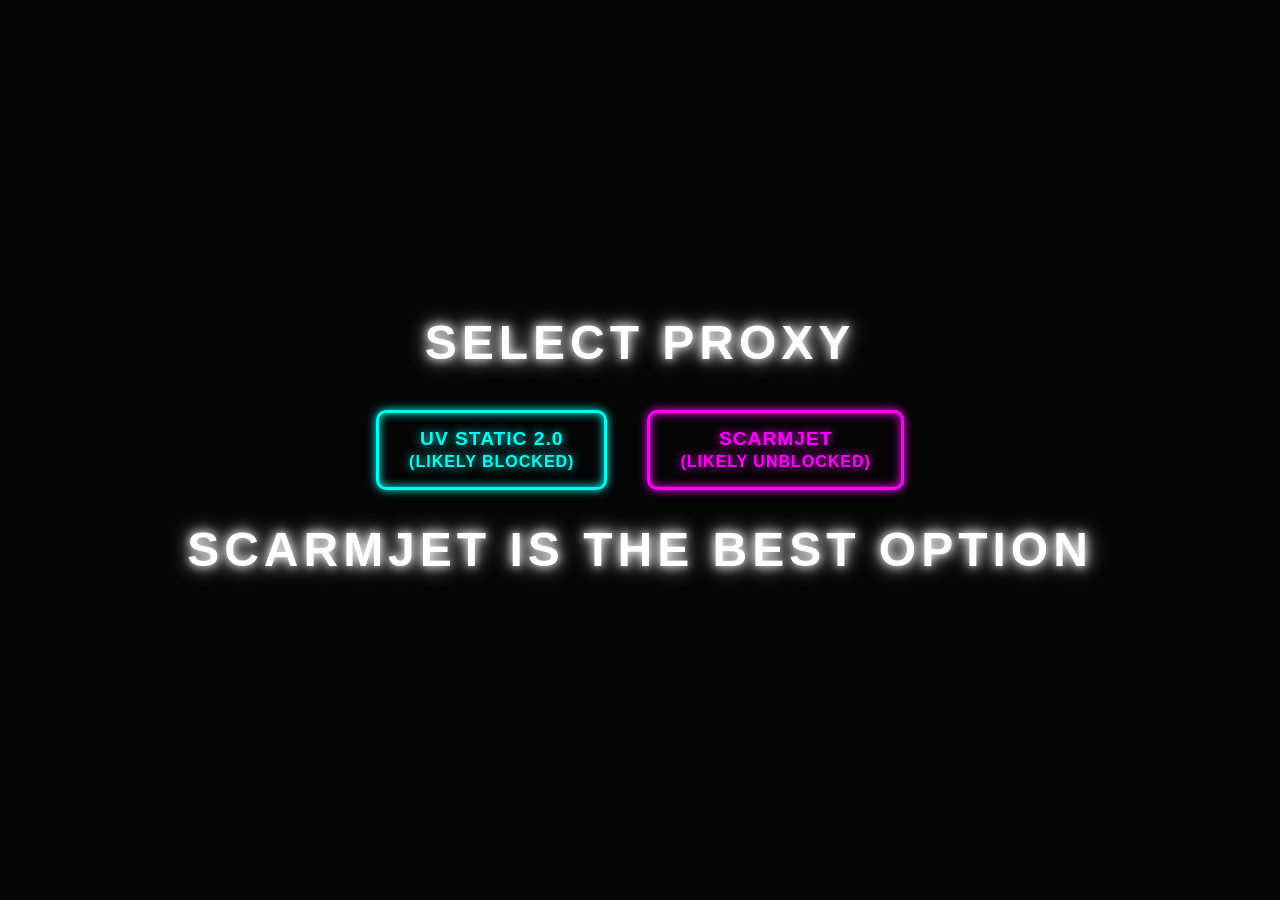
==== index.html @ 48dc4034 "Add files via upload" ====
<!DOCTYPE html>
<html lang="en">
<head>
    <style>
        body {
            background-color: #050505;
            display: flex;
            flex-direction: column; 
            justify-content: center;
            align-items: center;
            height: 100vh;
            margin: 0;
            font-family: 'Segoe UI', sans-serif;
        }

        h1 {
            color: #fff;
            text-transform: uppercase;
            font-size: 3rem;
            margin-bottom: 40px;
            letter-spacing: 5px;
            text-shadow: 0 0 10px #fff, 0 0 20px #fff;
        }

        .menu-container {
            display: flex;
            gap: 40px;
        }

        .neon-btn {
            font-size: 1.2rem;
            text-transform: uppercase;
            text-decoration: none;
            padding: 15px 30px;
            border: 3px solid;
            border-radius: 10px;
            transition: 0.3s;
            letter-spacing: 1px;
            font-weight: bold;
            text-align: center;
        }

        .option-a {
            color: #00fff2;
            border-color: #00fff2;
            text-shadow: 0 0 10px #00fff2;
            box-shadow: inset 0 0 10px #00fff2, 0 0 10px #00fff2;
        }

        .option-a:hover {
            background: #00fff2;
            color: #050505;
            box-shadow: 0 0 40px #00fff2;
        }

        .option-b {
            color: #ff00ff;
            border-color: #ff00ff;
            text-shadow: 0 0 10px #ff00ff;
            box-shadow: inset 0 0 10px #ff00ff, 0 0 10px #ff00ff;
        }

        .option-b:hover {
            background: #ff00ff;
            color: #050505;
            box-shadow: 0 0 40px #ff00ff;
        }
    </style>
</head>
<body>

    <h1>Select Proxy</h1>
    <div class="menu-container">
        <a href="/active/" class="neon-btn option-a">UV Static 2.0<br><small>(Likely blocked)</small></a>
        <a href="/sail/" class="neon-btn option-b">Scarmjet<br><small>(Likely Unblocked)</small></a>
    </div>
<h1>Scarmjet is the best option</h1>
</body>
</html>
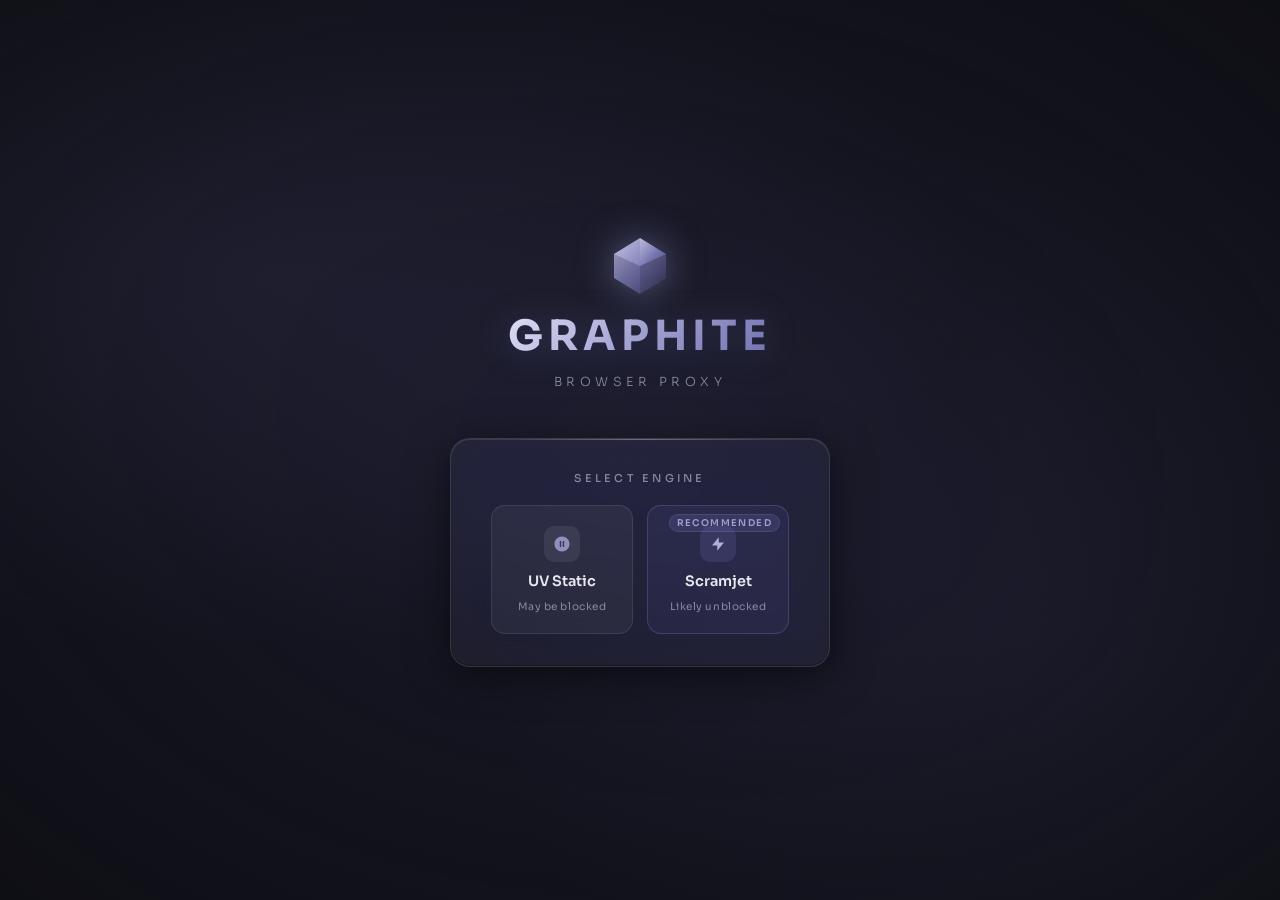
==== commit 2c1ab2d1: "Update index.html" ====
--- a/index.html
+++ b/index.html
@@ -1,79 +1,284 @@
 <!DOCTYPE html>
 <html lang="en">
 <head>
-    <style>
-        body {
-            background-color: #050505;
-            display: flex;
-            flex-direction: column; 
-            justify-content: center;
-            align-items: center;
-            height: 100vh;
-            margin: 0;
-            font-family: 'Segoe UI', sans-serif;
-        }
-
-        h1 {
-            color: #fff;
-            text-transform: uppercase;
-            font-size: 3rem;
-            margin-bottom: 40px;
-            letter-spacing: 5px;
-            text-shadow: 0 0 10px #fff, 0 0 20px #fff;
-        }
-
-        .menu-container {
-            display: flex;
-            gap: 40px;
-        }
-
-        .neon-btn {
-            font-size: 1.2rem;
-            text-transform: uppercase;
-            text-decoration: none;
-            padding: 15px 30px;
-            border: 3px solid;
-            border-radius: 10px;
-            transition: 0.3s;
-            letter-spacing: 1px;
-            font-weight: bold;
-            text-align: center;
-        }
-
-        .option-a {
-            color: #00fff2;
-            border-color: #00fff2;
-            text-shadow: 0 0 10px #00fff2;
-            box-shadow: inset 0 0 10px #00fff2, 0 0 10px #00fff2;
-        }
-
-        .option-a:hover {
-            background: #00fff2;
-            color: #050505;
-            box-shadow: 0 0 40px #00fff2;
-        }
-
-        .option-b {
-            color: #ff00ff;
-            border-color: #ff00ff;
-            text-shadow: 0 0 10px #ff00ff;
-            box-shadow: inset 0 0 10px #ff00ff, 0 0 10px #ff00ff;
-        }
-
-        .option-b:hover {
-            background: #ff00ff;
-            color: #050505;
-            box-shadow: 0 0 40px #ff00ff;
-        }
-    </style>
+  <meta charset="UTF-8" />
+  <meta name="viewport" content="width=device-width, initial-scale=1.0" />
+  <title>Graphite</title>
+  <link href="https://fonts.googleapis.com/css2?family=Sora:wght@300;400;500;600;700&display=swap" rel="stylesheet">
+  <style>
+    *, *::before, *::after { box-sizing: border-box; margin: 0; padding: 0; }
+
+    :root {
+      --g0: #0a0a0c;
+      --g1: #111115;
+      --g2: #18181f;
+      --g3: #222229;
+      --g4: #2e2e38;
+      --g5: #3a3a48;
+      --text: #e8e8f0;
+      --muted: #8888a0;
+      --accent: #9090c0;
+      --glass-bg: rgba(255,255,255,0.04);
+      --glass-border: rgba(255,255,255,0.10);
+      --glass-highlight: rgba(255,255,255,0.14);
+      --blur: blur(24px) saturate(160%);
+    }
+
+    html, body {
+      height: 100%;
+      background: var(--g0);
+      color: var(--text);
+      font-family: 'Sora', sans-serif;
+      overflow: hidden;
+    }
+
+    /* animated graphite mesh background */
+    body::before {
+      content: '';
+      position: fixed; inset: 0; z-index: 0;
+      background:
+        radial-gradient(ellipse 80% 60% at 20% 30%, rgba(100,100,160,0.12) 0%, transparent 70%),
+        radial-gradient(ellipse 60% 80% at 80% 70%, rgba(80,80,130,0.10) 0%, transparent 70%),
+        radial-gradient(ellipse 100% 100% at 50% 50%, rgba(30,30,50,0.8) 0%, transparent 100%);
+      animation: bgPulse 8s ease-in-out infinite alternate;
+    }
+
+    @keyframes bgPulse {
+      0%   { opacity: 0.8; }
+      100% { opacity: 1; }
+    }
+
+    .container {
+      position: relative; z-index: 1;
+      display: flex;
+      flex-direction: column;
+      align-items: center;
+      justify-content: center;
+      height: 100vh;
+      gap: 48px;
+    }
+
+    .logo-area {
+      display: flex;
+      flex-direction: column;
+      align-items: center;
+      gap: 12px;
+      animation: fadeUp 0.7s ease both;
+    }
+
+    .logo-gem {
+      width: 64px; height: 64px;
+      position: relative;
+    }
+
+    .logo-gem svg {
+      width: 100%; height: 100%;
+      filter: drop-shadow(0 0 18px rgba(160,160,220,0.5));
+    }
+
+    .logo-title {
+      font-size: 2.6rem;
+      font-weight: 700;
+      letter-spacing: 0.12em;
+      text-transform: uppercase;
+      background: linear-gradient(135deg, #e0e0f8 0%, #a0a0d0 50%, #7070b0 100%);
+      -webkit-background-clip: text;
+      -webkit-text-fill-color: transparent;
+      background-clip: text;
+      filter: drop-shadow(0 2px 16px rgba(120,120,200,0.3));
+    }
+
+    .logo-sub {
+      font-size: 0.78rem;
+      font-weight: 300;
+      letter-spacing: 0.35em;
+      text-transform: uppercase;
+      color: var(--muted);
+    }
+
+    .card {
+      backdrop-filter: var(--blur);
+      -webkit-backdrop-filter: var(--blur);
+      background: var(--glass-bg);
+      border: 1px solid var(--glass-border);
+      border-radius: 20px;
+      padding: 32px 40px;
+      display: flex;
+      flex-direction: column;
+      align-items: center;
+      gap: 20px;
+      min-width: 380px;
+      position: relative;
+      overflow: hidden;
+      animation: fadeUp 0.7s 0.15s ease both;
+      box-shadow:
+        0 8px 40px rgba(0,0,0,0.5),
+        inset 0 1px 0 rgba(255,255,255,0.10),
+        inset 0 -1px 0 rgba(0,0,0,0.3);
+    }
+
+    .card::before {
+      content: '';
+      position: absolute;
+      top: 0; left: 15%; right: 15%;
+      height: 1px;
+      background: linear-gradient(90deg, transparent, rgba(255,255,255,0.25), transparent);
+    }
+
+    .card-label {
+      font-size: 0.68rem;
+      letter-spacing: 0.3em;
+      text-transform: uppercase;
+      color: var(--muted);
+      font-weight: 500;
+    }
+
+    .btn-row {
+      display: flex;
+      gap: 14px;
+      width: 100%;
+    }
+
+    .proxy-btn {
+      flex: 1;
+      text-decoration: none;
+      display: flex;
+      flex-direction: column;
+      align-items: center;
+      gap: 10px;
+      padding: 20px 16px;
+      border-radius: 14px;
+      background: rgba(255,255,255,0.05);
+      border: 1px solid rgba(255,255,255,0.09);
+      color: var(--text);
+      font-family: 'Sora', sans-serif;
+      font-size: 0.88rem;
+      font-weight: 500;
+      cursor: pointer;
+      transition: all 0.2s ease;
+      position: relative;
+      overflow: hidden;
+    }
+
+    .proxy-btn::before {
+      content: '';
+      position: absolute;
+      inset: 0;
+      background: linear-gradient(135deg, rgba(255,255,255,0.08), transparent);
+      opacity: 0;
+      transition: opacity 0.2s;
+    }
+
+    .proxy-btn:hover::before { opacity: 1; }
+    .proxy-btn:hover {
+      background: rgba(255,255,255,0.09);
+      border-color: rgba(255,255,255,0.18);
+      transform: translateY(-2px);
+      box-shadow: 0 8px 24px rgba(0,0,0,0.4), 0 0 0 1px rgba(255,255,255,0.08);
+    }
+
+    .proxy-btn:active { transform: translateY(0); }
+
+    .btn-icon {
+      width: 36px; height: 36px;
+      border-radius: 10px;
+      background: rgba(255,255,255,0.07);
+      display: flex; align-items: center; justify-content: center;
+    }
+
+    .btn-icon svg { width: 18px; height: 18px; fill: var(--accent); }
+
+    .btn-name {
+      font-weight: 600;
+      font-size: 0.9rem;
+    }
+
+    .btn-tag {
+      font-size: 0.65rem;
+      font-weight: 400;
+      color: var(--muted);
+      letter-spacing: 0.05em;
+    }
+
+    .recommended {
+      background: rgba(120,120,200,0.10);
+      border-color: rgba(140,140,210,0.25);
+    }
+
+    .recommended .btn-icon { background: rgba(120,120,200,0.18); }
+    .recommended .btn-icon svg { fill: #b0b0e0; }
+
+    .rec-badge {
+      position: absolute;
+      top: 8px; right: 8px;
+      font-size: 0.58rem;
+      letter-spacing: 0.15em;
+      text-transform: uppercase;
+      font-weight: 600;
+      color: #a0a0d0;
+      background: rgba(120,120,200,0.18);
+      border: 1px solid rgba(140,140,220,0.2);
+      border-radius: 20px;
+      padding: 2px 7px;
+    }
+
+    @keyframes fadeUp {
+      from { opacity: 0; transform: translateY(18px); }
+      to   { opacity: 1; transform: translateY(0); }
+    }
+  </style>
 </head>
 <body>
-
-    <h1>Select Proxy</h1>
-    <div class="menu-container">
-        <a href="/active/" class="neon-btn option-a">UV Static 2.0<br><small>(Likely blocked)</small></a>
-        <a href="/sail/" class="neon-btn option-b">Scarmjet<br><small>(Likely Unblocked)</small></a>
+  <div class="container">
+    <div class="logo-area">
+      <div class="logo-gem">
+        <svg viewBox="0 0 64 64" xmlns="http://www.w3.org/2000/svg">
+          <defs>
+            <linearGradient id="gemGrad" x1="0%" y1="0%" x2="100%" y2="100%">
+              <stop offset="0%" style="stop-color:#d0d0f0"/>
+              <stop offset="50%" style="stop-color:#8080c0"/>
+              <stop offset="100%" style="stop-color:#404070"/>
+            </linearGradient>
+            <linearGradient id="gemHighlight" x1="0%" y1="0%" x2="60%" y2="60%">
+              <stop offset="0%" style="stop-color:rgba(255,255,255,0.6)"/>
+              <stop offset="100%" style="stop-color:rgba(255,255,255,0)"/>
+            </linearGradient>
+          </defs>
+          <polygon points="32,4 58,20 58,44 32,60 6,44 6,20" fill="url(#gemGrad)" opacity="0.9"/>
+          <polygon points="32,4 58,20 32,32" fill="url(#gemHighlight)" opacity="0.5"/>
+          <polygon points="32,4 6,20 32,32" fill="rgba(255,255,255,0.08)"/>
+          <polygon points="32,32 58,20 58,44 32,60" fill="rgba(0,0,0,0.25)"/>
+          <polygon points="32,32 6,20 6,44 32,60" fill="rgba(0,0,0,0.15)"/>
+        </svg>
+      </div>
+      <div class="logo-title">Graphite</div>
+      <div class="logo-sub">Browser Proxy</div>
     </div>
-<h1>Scarmjet is the best option</h1>
+
+    <div class="card">
+      <div class="card-label">Select Engine</div>
+      <div class="btn-row">
+        <a href="/active/" class="proxy-btn">
+          <div class="btn-icon">
+            <svg viewBox="0 0 24 24" xmlns="http://www.w3.org/2000/svg">
+              <path d="M12 2C6.48 2 2 6.48 2 12s4.48 10 10 10 10-4.48 10-10S17.52 2 12 2zm-1 14H9V8h2v8zm4 0h-2V8h2v8z"/>
+            </svg>
+          </div>
+          <div class="btn-name">UV Static</div>
+          <div class="btn-tag">May be blocked</div>
+        </a>
+        <a href="/sail/" class="proxy-btn recommended">
+          <div class="rec-badge">Recommended</div>
+          <div class="btn-icon">
+            <svg viewBox="0 0 24 24" xmlns="http://www.w3.org/2000/svg">
+              <path d="M13 10V3L4 14h7v7l9-11h-7z"/>
+            </svg>
+          </div>
+          <div class="btn-name">Scramjet</div>
+          <div class="btn-tag">Likely unblocked</div>
+        </a>
+      </div>
+    </div>
+  </div>
 </body>
 </html>
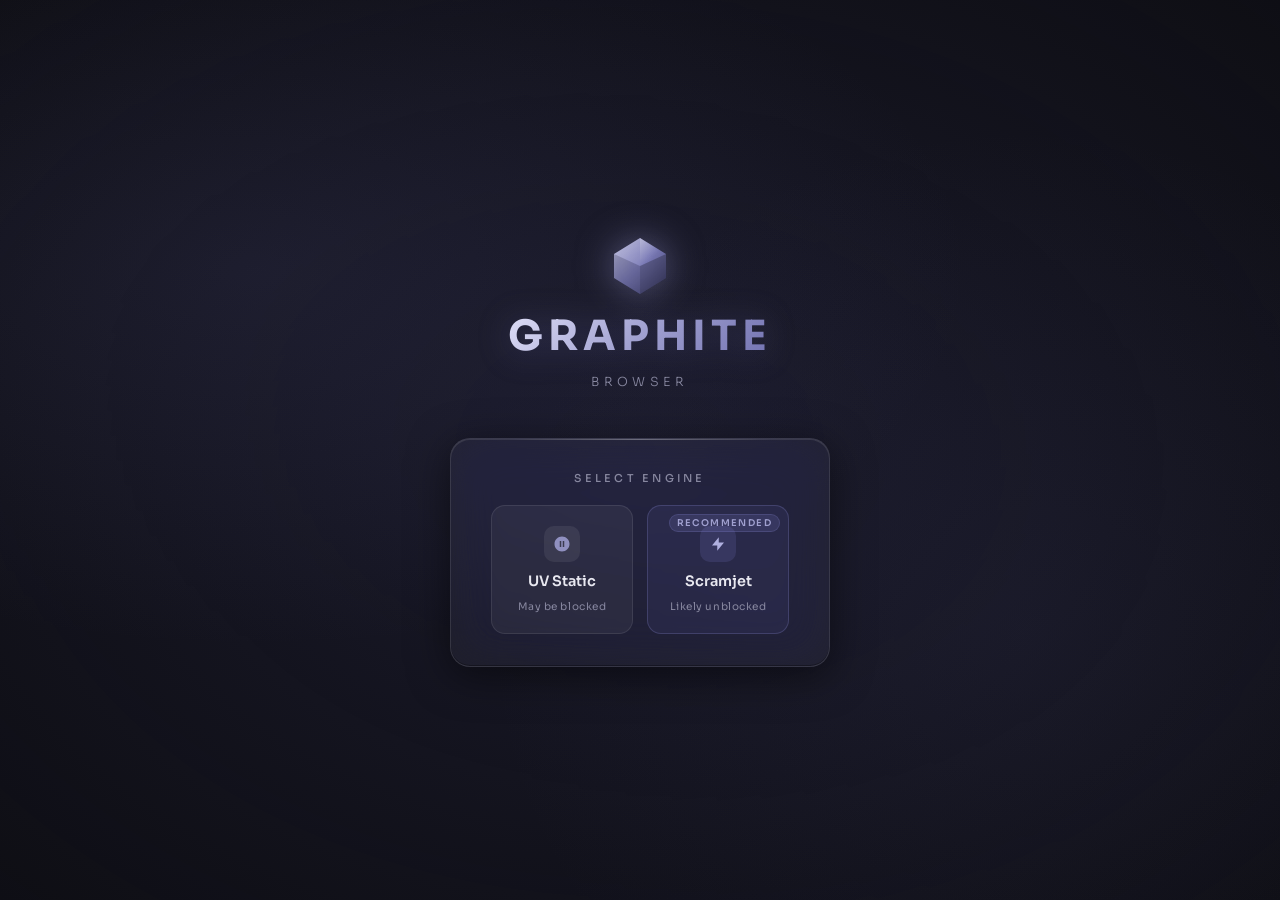
==== commit 27951e55: "Update index.html" ====
--- a/index.html
+++ b/index.html
@@ -252,7 +252,7 @@
         </svg>
       </div>
       <div class="logo-title">Graphite</div>
-      <div class="logo-sub">Browser Proxy</div>
+      <div class="logo-sub">Browser</div>
     </div>
 
     <div class="card">
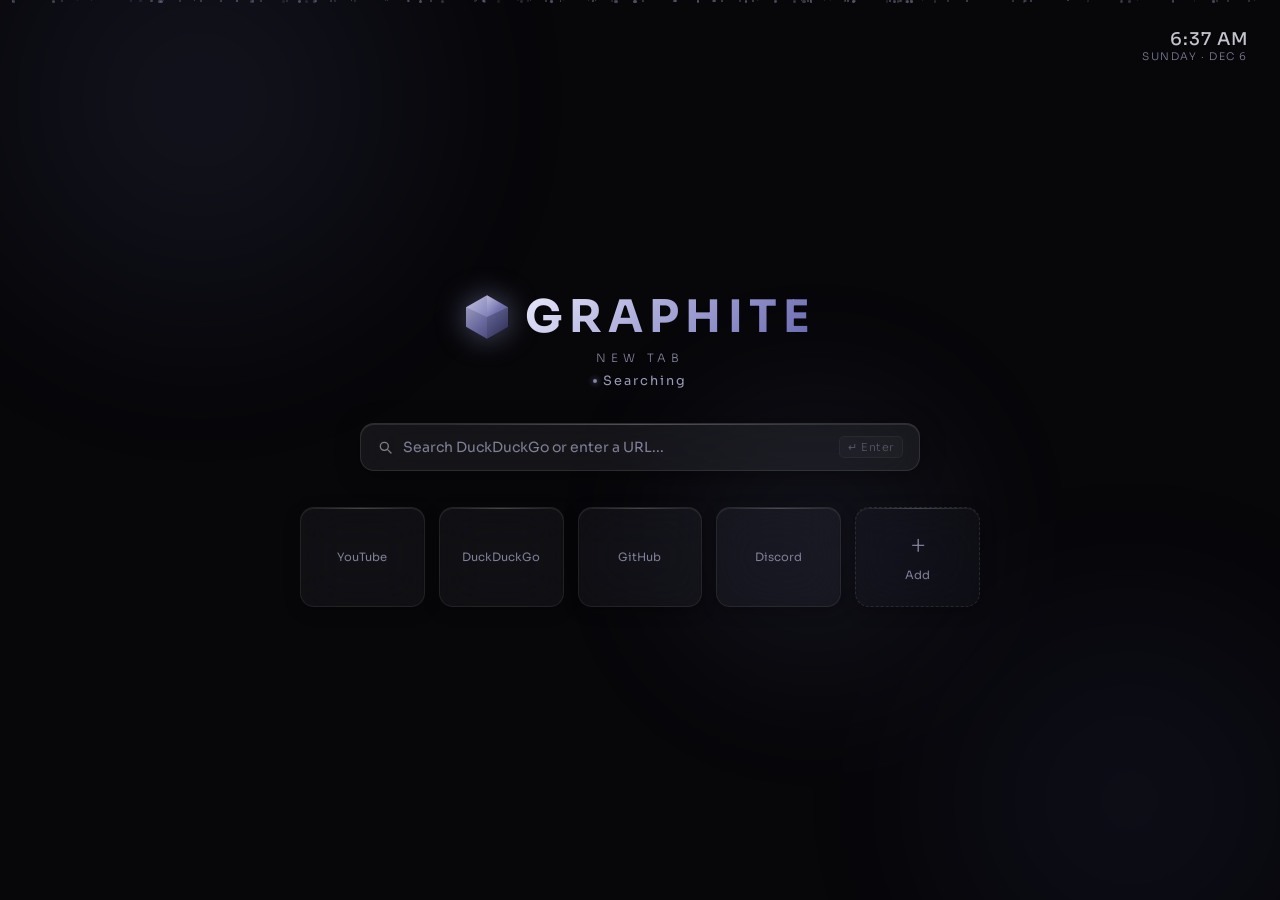
==== commit cc43ae35: "Update index.html" ====
--- a/index.html
+++ b/index.html
@@ -1,284 +1,766 @@
 <!DOCTYPE html>
 <html lang="en">
 <head>
-  <meta charset="UTF-8" />
-  <meta name="viewport" content="width=device-width, initial-scale=1.0" />
-  <title>Graphite</title>
-  <link href="https://fonts.googleapis.com/css2?family=Sora:wght@300;400;500;600;700&display=swap" rel="stylesheet">
+  <meta charset="utf-8" />
+  <meta name="viewport" content="width=device-width,initial-scale=1">
+  <title>Graphite — New Tab</title>
+  <link href="https://fonts.googleapis.com/css2?family=Sora:wght@200;300;400;500;600;700&display=swap" rel="stylesheet">
   <style>
     *, *::before, *::after { box-sizing: border-box; margin: 0; padding: 0; }
 
     :root {
-      --g0: #0a0a0c;
-      --g1: #111115;
-      --g2: #18181f;
-      --g3: #222229;
-      --g4: #2e2e38;
-      --g5: #3a3a48;
-      --text: #e8e8f0;
-      --muted: #8888a0;
-      --accent: #9090c0;
-      --glass-bg: rgba(255,255,255,0.04);
-      --glass-border: rgba(255,255,255,0.10);
-      --glass-highlight: rgba(255,255,255,0.14);
+      --g0: #07070a;
+      --g1: #0e0e13;
+      --g2: #15151c;
+      --g3: #1d1d26;
+      --g4: #272733;
+      --g5: #333342;
+      --text: #e6e6f0;
+      --muted: #80809a;
+      --accent: #9898c8;
+      --accent2: #b4b4d8;
+      --glass: rgba(255,255,255,0.04);
+      --glass-b: rgba(255,255,255,0.08);
+      --glass-hl: rgba(255,255,255,0.12);
       --blur: blur(24px) saturate(160%);
     }
 
     html, body {
-      height: 100%;
+      width: 100%; height: 100%;
       background: var(--g0);
       color: var(--text);
       font-family: 'Sora', sans-serif;
       overflow: hidden;
     }
 
-    /* animated graphite mesh background */
-    body::before {
-      content: '';
+    /* ── ANIMATED BACKGROUND ── */
+    .bg {
       position: fixed; inset: 0; z-index: 0;
-      background:
-        radial-gradient(ellipse 80% 60% at 20% 30%, rgba(100,100,160,0.12) 0%, transparent 70%),
-        radial-gradient(ellipse 60% 80% at 80% 70%, rgba(80,80,130,0.10) 0%, transparent 70%),
-        radial-gradient(ellipse 100% 100% at 50% 50%, rgba(30,30,50,0.8) 0%, transparent 100%);
-      animation: bgPulse 8s ease-in-out infinite alternate;
-    }
-
-    @keyframes bgPulse {
-      0%   { opacity: 0.8; }
-      100% { opacity: 1; }
-    }
-
-    .container {
+      overflow: hidden;
+    }
+
+    /* drifting graphite orbs */
+    .bg-orb {
+      position: absolute;
+      border-radius: 50%;
+      filter: blur(80px);
+      opacity: 0.18;
+      animation: orbDrift linear infinite;
+    }
+
+    .bg-orb:nth-child(1) {
+      width: 600px; height: 600px;
+      background: radial-gradient(circle, #6060a0, transparent 70%);
+      top: -200px; left: -100px;
+      animation-duration: 22s;
+      animation-delay: 0s;
+    }
+    .bg-orb:nth-child(2) {
+      width: 500px; height: 500px;
+      background: radial-gradient(circle, #404080, transparent 70%);
+      bottom: -150px; right: -100px;
+      animation-duration: 28s;
+      animation-delay: -8s;
+    }
+    .bg-orb:nth-child(3) {
+      width: 350px; height: 350px;
+      background: radial-gradient(circle, #8080c0, transparent 70%);
+      top: 40%; left: 50%;
+      animation-duration: 18s;
+      animation-delay: -4s;
+    }
+
+    @keyframes orbDrift {
+      0%   { transform: translate(0, 0) scale(1); }
+      33%  { transform: translate(40px, -30px) scale(1.05); }
+      66%  { transform: translate(-20px, 40px) scale(0.97); }
+      100% { transform: translate(0, 0) scale(1); }
+    }
+
+    /* falling particle dots */
+    .particle {
+      position: absolute;
+      border-radius: 50%;
+      background: rgba(180, 180, 220, 0.6);
+      animation: particleFall linear infinite;
+      pointer-events: none;
+    }
+
+    @keyframes particleFall {
+      0%   { transform: translateY(-10px); opacity: 0.7; }
+      100% { transform: translateY(101vh);  opacity: 0.1; }
+    }
+
+    /* ── MAIN LAYOUT ── */
+    .wrap {
       position: relative; z-index: 1;
+      width: 100%; height: 100%;
       display: flex;
       flex-direction: column;
       align-items: center;
       justify-content: center;
-      height: 100vh;
-      gap: 48px;
-    }
-
-    .logo-area {
+      gap: 0;
+      padding: 0 20px;
+    }
+
+    /* ── HERO TEXT ── */
+    .hero {
       display: flex;
       flex-direction: column;
       align-items: center;
-      gap: 12px;
-      animation: fadeUp 0.7s ease both;
-    }
-
-    .logo-gem {
-      width: 64px; height: 64px;
-      position: relative;
-    }
-
-    .logo-gem svg {
-      width: 100%; height: 100%;
-      filter: drop-shadow(0 0 18px rgba(160,160,220,0.5));
-    }
-
-    .logo-title {
-      font-size: 2.6rem;
+      gap: 6px;
+      margin-bottom: 32px;
+      animation: fadeUp 0.8s ease both;
+    }
+
+    .hero-logo {
+      display: flex;
+      align-items: center;
+      gap: 14px;
+      margin-bottom: 4px;
+    }
+
+    .gem-icon {
+      width: 48px; height: 48px;
+      filter: drop-shadow(0 0 14px rgba(160,160,220,0.5));
+    }
+
+    .gem-icon svg { width: 100%; height: 100%; }
+
+    .hero-title {
+      font-size: 2.8rem;
       font-weight: 700;
-      letter-spacing: 0.12em;
+      letter-spacing: 0.14em;
       text-transform: uppercase;
-      background: linear-gradient(135deg, #e0e0f8 0%, #a0a0d0 50%, #7070b0 100%);
+      background: linear-gradient(135deg, #e8e8fc 0%, #a8a8d8 45%, #6868b0 100%);
       -webkit-background-clip: text;
       -webkit-text-fill-color: transparent;
       background-clip: text;
-      filter: drop-shadow(0 2px 16px rgba(120,120,200,0.3));
-    }
-
-    .logo-sub {
-      font-size: 0.78rem;
+      line-height: 1;
+    }
+
+    .hero-sub {
+      font-size: 0.72rem;
       font-weight: 300;
-      letter-spacing: 0.35em;
+      letter-spacing: 0.4em;
       text-transform: uppercase;
       color: var(--muted);
     }
 
-    .card {
+    .hero-changing {
+      font-size: 0.8rem;
+      font-weight: 400;
+      letter-spacing: 0.15em;
+      color: var(--accent2);
+      opacity: 0.85;
+      height: 20px;
+      display: flex;
+      align-items: center;
+      gap: 6px;
+    }
+
+    .hero-changing::before {
+      content: '';
+      display: block;
+      width: 4px; height: 4px;
+      border-radius: 50%;
+      background: var(--accent);
+      box-shadow: 0 0 6px var(--accent);
+      animation: pulse 2s ease infinite;
+    }
+
+    @keyframes pulse {
+      0%, 100% { opacity: 1; transform: scale(1); }
+      50%       { opacity: 0.4; transform: scale(0.7); }
+    }
+
+    #changingWord {
+      transition: opacity 0.4s ease;
+    }
+
+    #changingWord.fade { opacity: 0; }
+
+    /* ── SEARCH BAR ── */
+    .search-wrap {
+      position: relative;
+      width: min(560px, 90vw);
+      margin-bottom: 36px;
+      animation: fadeUp 0.8s 0.1s ease both;
+    }
+
+    .search-bar {
+      width: 100%;
+      height: 48px;
       backdrop-filter: var(--blur);
       -webkit-backdrop-filter: var(--blur);
-      background: var(--glass-bg);
-      border: 1px solid var(--glass-border);
-      border-radius: 20px;
-      padding: 32px 40px;
+      background: rgba(255,255,255,0.06);
+      border: 1px solid rgba(255,255,255,0.10);
+      border-radius: 14px;
       display: flex;
-      flex-direction: column;
       align-items: center;
-      gap: 20px;
-      min-width: 380px;
+      padding: 0 16px;
+      gap: 10px;
+      transition: background 0.2s, border-color 0.2s, box-shadow 0.2s;
+      box-shadow:
+        0 4px 24px rgba(0,0,0,0.4),
+        inset 0 1px 0 rgba(255,255,255,0.10);
       position: relative;
       overflow: hidden;
-      animation: fadeUp 0.7s 0.15s ease both;
-      box-shadow:
-        0 8px 40px rgba(0,0,0,0.5),
-        inset 0 1px 0 rgba(255,255,255,0.10),
-        inset 0 -1px 0 rgba(0,0,0,0.3);
-    }
-
-    .card::before {
+    }
+
+    .search-bar::before {
       content: '';
       position: absolute;
       top: 0; left: 15%; right: 15%;
       height: 1px;
-      background: linear-gradient(90deg, transparent, rgba(255,255,255,0.25), transparent);
-    }
-
-    .card-label {
-      font-size: 0.68rem;
-      letter-spacing: 0.3em;
-      text-transform: uppercase;
+      background: linear-gradient(90deg, transparent, rgba(255,255,255,0.18), transparent);
+    }
+
+    .search-bar:focus-within {
+      background: rgba(255,255,255,0.09);
+      border-color: rgba(140,140,210,0.35);
+      box-shadow:
+        0 4px 24px rgba(0,0,0,0.4),
+        0 0 0 3px rgba(100,100,180,0.10),
+        inset 0 1px 0 rgba(255,255,255,0.12);
+    }
+
+    .search-icon {
+      width: 16px; height: 16px; flex-shrink: 0; opacity: 0.5;
+    }
+
+    .search-icon svg { width: 100%; height: 100%; fill: var(--text); }
+
+    #searchInput {
+      flex: 1;
+      background: transparent;
+      border: none;
+      outline: none;
+      color: var(--text);
+      font-family: 'Sora', sans-serif;
+      font-size: 14px;
+      font-weight: 400;
+    }
+
+    #searchInput::placeholder { color: var(--muted); }
+
+    .search-hint {
+      font-size: 11px;
       color: var(--muted);
-      font-weight: 500;
-    }
-
-    .btn-row {
-      display: flex;
+      opacity: 0.6;
+      flex-shrink: 0;
+      padding: 3px 8px;
+      background: rgba(255,255,255,0.04);
+      border: 1px solid rgba(255,255,255,0.07);
+      border-radius: 5px;
+      font-weight: 300;
+      letter-spacing: 0.05em;
+    }
+
+    /* ── SHORTCUTS GRID ── */
+    .shortcuts {
+      width: min(680px, 92vw);
+      display: grid;
+      grid-template-columns: repeat(auto-fit, minmax(108px, 1fr));
       gap: 14px;
-      width: 100%;
-    }
-
-    .proxy-btn {
-      flex: 1;
-      text-decoration: none;
+      animation: fadeUp 0.8s 0.2s ease both;
+    }
+
+    .tile {
+      position: relative;
+      height: 100px;
+      backdrop-filter: var(--blur);
+      -webkit-backdrop-filter: var(--blur);
+      background: rgba(255,255,255,0.04);
+      border: 1px solid rgba(255,255,255,0.08);
+      border-radius: 14px;
       display: flex;
       flex-direction: column;
       align-items: center;
-      gap: 10px;
-      padding: 20px 16px;
-      border-radius: 14px;
+      justify-content: center;
+      gap: 8px;
+      text-decoration: none;
+      color: var(--text);
+      cursor: pointer;
+      transition: background 0.18s, border-color 0.18s, transform 0.18s, box-shadow 0.18s;
+      overflow: hidden;
+      box-shadow:
+        0 4px 16px rgba(0,0,0,0.3),
+        inset 0 1px 0 rgba(255,255,255,0.07);
+      padding: 10px 8px;
+    }
+
+    .tile::before {
+      content: '';
+      position: absolute;
+      top: 0; left: 10%; right: 10%;
+      height: 1px;
+      background: linear-gradient(90deg, transparent, rgba(255,255,255,0.16), transparent);
+      transition: opacity 0.18s;
+    }
+
+    .tile:hover {
+      background: rgba(255,255,255,0.08);
+      border-color: rgba(255,255,255,0.14);
+      transform: translateY(-3px);
+      box-shadow:
+        0 10px 28px rgba(0,0,0,0.4),
+        inset 0 1px 0 rgba(255,255,255,0.12);
+    }
+
+    .tile:active { transform: translateY(-1px); }
+
+    .tile img.fav {
+      width: 36px; height: 36px;
+      object-fit: contain;
+      border-radius: 8px;
+      background: rgba(255,255,255,0.08);
+      padding: 6px;
+    }
+
+    .tile span {
+      font-size: 11.5px;
+      font-weight: 400;
+      text-align: center;
+      white-space: nowrap;
+      overflow: hidden;
+      text-overflow: ellipsis;
+      max-width: 90%;
+      color: var(--muted);
+      transition: color 0.18s;
+    }
+
+    .tile:hover span { color: var(--text); }
+
+    .add-tile {
+      background: rgba(255,255,255,0.025);
+      border-style: dashed;
+      border-color: rgba(255,255,255,0.10);
+    }
+
+    .add-tile:hover {
+      background: rgba(255,255,255,0.06);
+      border-color: rgba(140,140,210,0.25);
+      border-style: dashed;
+    }
+
+    .add-icon {
+      font-size: 28px;
+      font-weight: 200;
+      color: var(--muted);
+      line-height: 1;
+      transition: color 0.18s;
+    }
+
+    .add-tile:hover .add-icon { color: var(--accent2); }
+
+    /* remove btn */
+    .remove-btn {
+      position: absolute;
+      top: 7px; right: 7px;
+      width: 18px; height: 18px;
+      border-radius: 50%;
+      background: rgba(255,255,255,0.12);
+      border: 1px solid rgba(255,255,255,0.15);
+      color: var(--text);
+      font-size: 11px;
+      line-height: 17px;
+      text-align: center;
+      opacity: 0;
+      transition: opacity 0.15s, background 0.15s;
+      cursor: pointer;
+      display: flex; align-items: center; justify-content: center;
+    }
+
+    .tile:hover .remove-btn { opacity: 1; }
+    .remove-btn:hover { background: rgba(220,80,80,0.4); }
+
+    /* ── CLOCK ── */
+    .clock {
+      position: fixed;
+      top: 28px; right: 32px;
+      text-align: right;
+      z-index: 2;
+      animation: fadeIn 1s ease both;
+    }
+
+    .clock-time {
+      font-size: 1.1rem;
+      font-weight: 500;
+      color: var(--text);
+      letter-spacing: 0.06em;
+      opacity: 0.85;
+    }
+
+    .clock-date {
+      font-size: 0.65rem;
+      font-weight: 300;
+      letter-spacing: 0.15em;
+      color: var(--muted);
+      text-transform: uppercase;
+    }
+
+    /* ── MODAL ── */
+    .modal {
+      position: fixed; inset: 0;
+      background: rgba(0,0,0,0.55);
+      backdrop-filter: blur(10px);
+      -webkit-backdrop-filter: blur(10px);
+      display: flex;
+      align-items: center;
+      justify-content: center;
+      z-index: 100;
+      visibility: hidden;
+      opacity: 0;
+      transition: opacity 0.2s, visibility 0.2s;
+    }
+
+    .modal.active { visibility: visible; opacity: 1; }
+
+    .modal-box {
+      backdrop-filter: blur(32px) saturate(180%);
+      -webkit-backdrop-filter: blur(32px) saturate(180%);
+      background: rgba(18,18,26,0.94);
+      border: 1px solid rgba(255,255,255,0.10);
+      border-radius: 18px;
+      padding: 28px;
+      width: 340px;
+      display: flex;
+      flex-direction: column;
+      gap: 14px;
+      box-shadow:
+        0 24px 64px rgba(0,0,0,0.6),
+        inset 0 1px 0 rgba(255,255,255,0.10);
+      animation: panelIn 0.22s ease both;
+    }
+
+    @keyframes panelIn {
+      from { opacity: 0; transform: scale(0.96) translateY(-8px); }
+      to   { opacity: 1; transform: scale(1) translateY(0); }
+    }
+
+    .modal-title {
+      font-size: 16px;
+      font-weight: 600;
+      color: var(--text);
+      letter-spacing: 0.04em;
+    }
+
+    .modal-box input {
+      width: 100%;
+      height: 38px;
       background: rgba(255,255,255,0.05);
       border: 1px solid rgba(255,255,255,0.09);
+      border-radius: 9px;
       color: var(--text);
       font-family: 'Sora', sans-serif;
-      font-size: 0.88rem;
-      font-weight: 500;
+      font-size: 13px;
+      padding: 0 12px;
+      outline: none;
+      transition: border-color 0.15s, background 0.15s;
+    }
+
+    .modal-box input:focus {
+      border-color: rgba(140,140,210,0.35);
+      background: rgba(255,255,255,0.08);
+    }
+
+    .modal-box input::placeholder { color: var(--muted); }
+
+    .btn-row { display: flex; justify-content: flex-end; gap: 8px; }
+
+    .btn-cancel {
+      height: 36px;
+      padding: 0 16px;
+      border: 1px solid rgba(255,255,255,0.09);
+      background: rgba(255,255,255,0.05);
+      border-radius: 9px;
+      color: var(--muted);
+      font-family: 'Sora', sans-serif;
+      font-size: 13px;
       cursor: pointer;
-      transition: all 0.2s ease;
-      position: relative;
-      overflow: hidden;
-    }
-
-    .proxy-btn::before {
-      content: '';
-      position: absolute;
-      inset: 0;
-      background: linear-gradient(135deg, rgba(255,255,255,0.08), transparent);
-      opacity: 0;
-      transition: opacity 0.2s;
-    }
-
-    .proxy-btn:hover::before { opacity: 1; }
-    .proxy-btn:hover {
-      background: rgba(255,255,255,0.09);
-      border-color: rgba(255,255,255,0.18);
-      transform: translateY(-2px);
-      box-shadow: 0 8px 24px rgba(0,0,0,0.4), 0 0 0 1px rgba(255,255,255,0.08);
-    }
-
-    .proxy-btn:active { transform: translateY(0); }
-
-    .btn-icon {
-      width: 36px; height: 36px;
-      border-radius: 10px;
-      background: rgba(255,255,255,0.07);
-      display: flex; align-items: center; justify-content: center;
-    }
-
-    .btn-icon svg { width: 18px; height: 18px; fill: var(--accent); }
-
-    .btn-name {
+      transition: background 0.15s, color 0.15s;
+    }
+
+    .btn-cancel:hover { background: rgba(255,255,255,0.09); color: var(--text); }
+
+    .btn-add {
+      height: 36px;
+      padding: 0 18px;
+      border: 1px solid rgba(140,140,210,0.25);
+      background: linear-gradient(135deg, rgba(110,110,190,0.7), rgba(80,80,160,0.5));
+      border-radius: 9px;
+      color: #fff;
+      font-family: 'Sora', sans-serif;
+      font-size: 13px;
       font-weight: 600;
-      font-size: 0.9rem;
-    }
-
-    .btn-tag {
-      font-size: 0.65rem;
-      font-weight: 400;
-      color: var(--muted);
-      letter-spacing: 0.05em;
-    }
-
-    .recommended {
-      background: rgba(120,120,200,0.10);
-      border-color: rgba(140,140,210,0.25);
-    }
-
-    .recommended .btn-icon { background: rgba(120,120,200,0.18); }
-    .recommended .btn-icon svg { fill: #b0b0e0; }
-
-    .rec-badge {
-      position: absolute;
-      top: 8px; right: 8px;
-      font-size: 0.58rem;
-      letter-spacing: 0.15em;
-      text-transform: uppercase;
-      font-weight: 600;
-      color: #a0a0d0;
-      background: rgba(120,120,200,0.18);
-      border: 1px solid rgba(140,140,220,0.2);
-      border-radius: 20px;
-      padding: 2px 7px;
-    }
-
+      cursor: pointer;
+      transition: opacity 0.15s, transform 0.1s;
+    }
+
+    .btn-add:hover { opacity: 0.85; transform: translateY(-1px); }
+
+    /* ── ANIMATIONS ── */
     @keyframes fadeUp {
-      from { opacity: 0; transform: translateY(18px); }
+      from { opacity: 0; transform: translateY(16px); }
       to   { opacity: 1; transform: translateY(0); }
     }
+
+    @keyframes fadeIn {
+      from { opacity: 0; }
+      to   { opacity: 1; }
+    }
+
+    ::-webkit-scrollbar { display: none; }
   </style>
 </head>
 <body>
-  <div class="container">
-    <div class="logo-area">
-      <div class="logo-gem">
-        <svg viewBox="0 0 64 64" xmlns="http://www.w3.org/2000/svg">
-          <defs>
-            <linearGradient id="gemGrad" x1="0%" y1="0%" x2="100%" y2="100%">
-              <stop offset="0%" style="stop-color:#d0d0f0"/>
-              <stop offset="50%" style="stop-color:#8080c0"/>
-              <stop offset="100%" style="stop-color:#404070"/>
-            </linearGradient>
-            <linearGradient id="gemHighlight" x1="0%" y1="0%" x2="60%" y2="60%">
-              <stop offset="0%" style="stop-color:rgba(255,255,255,0.6)"/>
-              <stop offset="100%" style="stop-color:rgba(255,255,255,0)"/>
-            </linearGradient>
-          </defs>
-          <polygon points="32,4 58,20 58,44 32,60 6,44 6,20" fill="url(#gemGrad)" opacity="0.9"/>
-          <polygon points="32,4 58,20 32,32" fill="url(#gemHighlight)" opacity="0.5"/>
-          <polygon points="32,4 6,20 32,32" fill="rgba(255,255,255,0.08)"/>
-          <polygon points="32,32 58,20 58,44 32,60" fill="rgba(0,0,0,0.25)"/>
-          <polygon points="32,32 6,20 6,44 32,60" fill="rgba(0,0,0,0.15)"/>
-        </svg>
+
+  <div class="bg" id="bg">
+    <div class="bg-orb"></div>
+    <div class="bg-orb"></div>
+    <div class="bg-orb"></div>
+  </div>
+
+  <div class="clock">
+    <div class="clock-time" id="clockTime">—</div>
+    <div class="clock-date" id="clockDate">—</div>
+  </div>
+
+  <div class="wrap">
+
+    <div class="hero">
+      <div class="hero-logo">
+        <div class="gem-icon">
+          <svg viewBox="0 0 64 64" xmlns="http://www.w3.org/2000/svg">
+            <defs>
+              <linearGradient id="g1" x1="0%" y1="0%" x2="100%" y2="100%">
+                <stop offset="0%" style="stop-color:#d0d0f0"/>
+                <stop offset="50%" style="stop-color:#8080c0"/>
+                <stop offset="100%" style="stop-color:#3a3a70"/>
+              </linearGradient>
+              <linearGradient id="g2" x1="0%" y1="0%" x2="60%" y2="60%">
+                <stop offset="0%" style="stop-color:rgba(255,255,255,0.55)"/>
+                <stop offset="100%" style="stop-color:rgba(255,255,255,0)"/>
+              </linearGradient>
+            </defs>
+            <polygon points="32,3 60,19 60,45 32,61 4,45 4,19" fill="url(#g1)" opacity="0.92"/>
+            <polygon points="32,3 60,19 32,32" fill="url(#g2)" opacity="0.5"/>
+            <polygon points="32,3 4,19 32,32" fill="rgba(255,255,255,0.06)"/>
+            <polygon points="32,32 60,19 60,45 32,61" fill="rgba(0,0,0,0.22)"/>
+            <polygon points="32,32 4,19 4,45 32,61" fill="rgba(0,0,0,0.12)"/>
+          </svg>
+        </div>
+        <div class="hero-title">Graphite</div>
       </div>
-      <div class="logo-title">Graphite</div>
-      <div class="logo-sub">Browser</div>
+      <div class="hero-sub">New Tab</div>
+      <div class="hero-changing">
+        <span id="changingWord">Searching</span>
+      </div>
     </div>
 
-    <div class="card">
-      <div class="card-label">Select Engine</div>
+    <div class="search-wrap">
+      <div class="search-bar">
+        <div class="search-icon">
+          <svg viewBox="0 0 24 24" xmlns="http://www.w3.org/2000/svg">
+            <path d="M21 21l-4.35-4.35M17 11A6 6 0 1 1 5 11a6 6 0 0 1 12 0z" stroke="currentColor" stroke-width="2" fill="none" stroke-linecap="round"/>
+          </svg>
+        </div>
+        <input id="searchInput" type="text" placeholder="Search DuckDuckGo or enter a URL..." autocomplete="off" spellcheck="false">
+        <span class="search-hint">↵ Enter</span>
+      </div>
+    </div>
+
+    <div class="shortcuts" id="shortcuts"></div>
+
+  </div>
+
+  <div class="modal" id="addModal">
+    <div class="modal-box">
+      <div class="modal-title">Add Shortcut</div>
+      <input type="text"  id="nameInput" placeholder="Name">
+      <input type="url"   id="urlInput"  placeholder="URL (https://...)">
+      <input type="url"   id="iconInput" placeholder="Icon URL (optional)">
       <div class="btn-row">
-        <a href="/active/" class="proxy-btn">
-          <div class="btn-icon">
-            <svg viewBox="0 0 24 24" xmlns="http://www.w3.org/2000/svg">
-              <path d="M12 2C6.48 2 2 6.48 2 12s4.48 10 10 10 10-4.48 10-10S17.52 2 12 2zm-1 14H9V8h2v8zm4 0h-2V8h2v8z"/>
-            </svg>
-          </div>
-          <div class="btn-name">UV Static</div>
-          <div class="btn-tag">May be blocked</div>
-        </a>
-        <a href="/sail/" class="proxy-btn recommended">
-          <div class="rec-badge">Recommended</div>
-          <div class="btn-icon">
-            <svg viewBox="0 0 24 24" xmlns="http://www.w3.org/2000/svg">
-              <path d="M13 10V3L4 14h7v7l9-11h-7z"/>
-            </svg>
-          </div>
-          <div class="btn-name">Scramjet</div>
-          <div class="btn-tag">Likely unblocked</div>
-        </a>
+        <button class="btn-cancel" id="cancelBtn">Cancel</button>
+        <button class="btn-add"    id="confirmBtn">Add</button>
       </div>
     </div>
   </div>
+
+  <script>
+    /* ── PROXY REDIRECT HANDLER ── */
+    function goProxy(targetUrl) {
+      let url = targetUrl.trim();
+      if (!url.startsWith('http://') && !url.startsWith('https://')) {
+        url = 'https://' + url;
+      }
+
+      // Ultraviolet Check across layout tree heights
+      const uvConfig = window.__uv$config || (window.parent && window.parent.__uv$config) || (window.top && window.top.__uv$config);
+      const uvEncode = window.__uv$encodeUrl || (window.parent && window.parent.__uv$encodeUrl) || (window.top && window.top.__uv$encodeUrl);
+
+      if (uvConfig && uvEncode) {
+        window.top.location.href = uvConfig.prefix + uvEncode(url);
+        return;
+      }
+
+      // Main layout routing injection checks
+      if (window.parent && typeof window.parent.loadUrl === 'function' && window.parent !== window) {
+        window.parent.loadUrl(url);
+        return;
+      }
+      if (window.top && typeof window.top.loadUrl === 'function') {
+        window.top.loadUrl(url);
+        return;
+      }
+
+      // Direct document domain routing fallback fallback
+      window.top.location.href = "/go/" + btoa(url);
+    }
+
+    /* ── PARTICLES ── */
+    const bg = document.getElementById('bg');
+    for (let i = 0; i < 120; i++) {
+      const d = document.createElement('div');
+      d.className = 'particle';
+      const s = Math.random() * 2.5 + 1;
+      d.style.cssText = `
+        width:${s}px; height:${s}px;
+        left:${Math.random()*100}%;
+        animation-duration:${5 + Math.random()*14}s;
+        animation-delay:${Math.random()*10}s;
+        opacity:${0.2 + Math.random()*0.5};
+      `;
+      bg.appendChild(d);
+      d.addEventListener('animationiteration', () => {
+        d.style.left = Math.random()*100 + '%';
+        d.style.animationDuration = (5 + Math.random()*14) + 's';
+      });
+    }
+
+    /* ── CLOCK ── */
+    function updateClock() {
+      const now = new Date();
+      const h = now.getHours(), m = now.getMinutes();
+      const hh = h % 12 || 12, mm = m < 10 ? '0'+m : m;
+      const ampm = h < 12 ? 'AM' : 'PM';
+      document.getElementById('clockTime').textContent = `${hh}:${mm} ${ampm}`;
+      const days = ['Sunday','Monday','Tuesday','Wednesday','Thursday','Friday','Saturday'];
+      const months = ['Jan','Feb','Mar','Apr','May','Jun','Jul','Aug','Sep','Oct','Nov','Dec'];
+      document.getElementById('clockDate').textContent =
+        `${days[now.getDay()]} · ${months[now.getMonth()]} ${now.getDate()}`;
+    }
+    updateClock();
+    setInterval(updateClock, 1000);
+
+    /* ── CHANGING WORD ── */
+    const words = ['Searching', 'Browsing', 'Discovering', 'Exploring', 'Loading'];
+    const wordEl = document.getElementById('changingWord');
+    let wi = 0;
+    setInterval(() => {
+      wordEl.classList.add('fade');
+      setTimeout(() => {
+        wi = (wi + 1) % words.length;
+        wordEl.textContent = words[wi];
+        wordEl.classList.remove('fade');
+      }, 400);
+    }, 2400);
+
+    /* ── SHORTCUTS ── */
+    const defaultShortcuts = [
+      { name: 'YouTube',    url: 'https://youtube.com',    icon: 'https://www.youtube.com/favicon.ico' },
+      { name: 'DuckDuckGo', url: 'https://duckduckgo.com', icon: 'https://duckduckgo.com/static-assets/favicons/DDG-iOS-icon_60x60.png' },
+      { name: 'GitHub',     url: 'https://github.com',     icon: 'https://github.com/favicon.ico' },
+      { name: 'Discord',    url: 'https://discord.com/app',icon: 'https://discord.com/assets/favicon.ico' },
+    ];
+
+    function loadShortcuts() {
+      try {
+        const d = localStorage.getItem('graphite-shortcuts');
+        return d ? JSON.parse(d) : defaultShortcuts;
+      } catch { return defaultShortcuts; }
+    }
+
+    function saveShortcuts(list) {
+      localStorage.setItem('graphite-shortcuts', JSON.stringify(list));
+    }
+
+    function renderShortcuts() {
+      const list = loadShortcuts();
+      const el = document.getElementById('shortcuts');
+      el.innerHTML = '';
+
+      list.forEach((s, i) => {
+        const a = document.createElement('a');
+        a.className = 'tile';
+        a.href = '#';
+        a.innerHTML = `
+          <div class="remove-btn" title="Remove">✕</div>
+          <img class="fav" src="${s.icon || 'https://cdn-icons-png.flaticon.com/512/545/545682.png'}" alt="" onerror="this.style.display='none'">
+          <span>${s.name}</span>
+        `;
+        
+        a.addEventListener('click', e => {
+          e.preventDefault();
+          goProxy(s.url);
+        });
+
+        a.querySelector('.remove-btn').addEventListener('click', e => {
+          e.preventDefault(); e.stopPropagation();
+          const l = loadShortcuts();
+          l.splice(i, 1);
+          saveShortcuts(l);
+          renderShortcuts();
+        });
+        el.appendChild(a);
+      });
+
+      // Add shortcut tile
+      const add = document.createElement('div');
+      add.className = 'tile add-tile';
+      add.innerHTML = `<div class="add-icon">+</div><span>Add</span>`;
+      add.addEventListener('click', () => document.getElementById('addModal').classList.add('active'));
+      el.appendChild(add);
+    }
+
+    renderShortcuts();
+
+    /* ── SEARCH ── */
+    document.getElementById('searchInput').addEventListener('keydown', e => {
+      if (e.key !== 'Enter') return;
+      const val = e.target.value.trim();
+      if (!val) return;
+      const isUrl = val.startsWith('http://') || val.startsWith('https://') || (val.includes('.') && !val.includes(' '));
+      
+      const finalUrl = isUrl
+        ? (val.startsWith('http') ? val : 'https://' + val)
+        : 'https://duckduckgo.com/?q=' + encodeURIComponent(val);
+        
+      goProxy(finalUrl);
+    });
+
+    /* ── MODAL ── */
+    const modal   = document.getElementById('addModal');
+    const nameIn  = document.getElementById('nameInput');
+    const urlIn   = document.getElementById('urlInput');
+    const iconIn  = document.getElementById('iconInput');
+
+    document.getElementById('cancelBtn').onclick  = () => modal.classList.remove('active');
+    modal.addEventListener('click', e => { if (e.target === modal) modal.classList.remove('active'); });
+
+    document.getElementById('confirmBtn').onclick = () => {
+      const name = nameIn.value.trim();
+      const url  = urlIn.value.trim();
+      const icon = iconIn.value.trim();
+      if (!name || !url) return;
+      const list = loadShortcuts();
+      list.push({ name, url, icon: icon || `https://www.google.com/s2/favicons?domain=${url}&sz=64` });
+      saveShortcuts(list);
+      modal.classList.remove('active');
+      nameIn.value = urlIn.value = iconIn.value = '';
+      renderShortcuts();
+    };
+  </script>
 </body>
 </html>
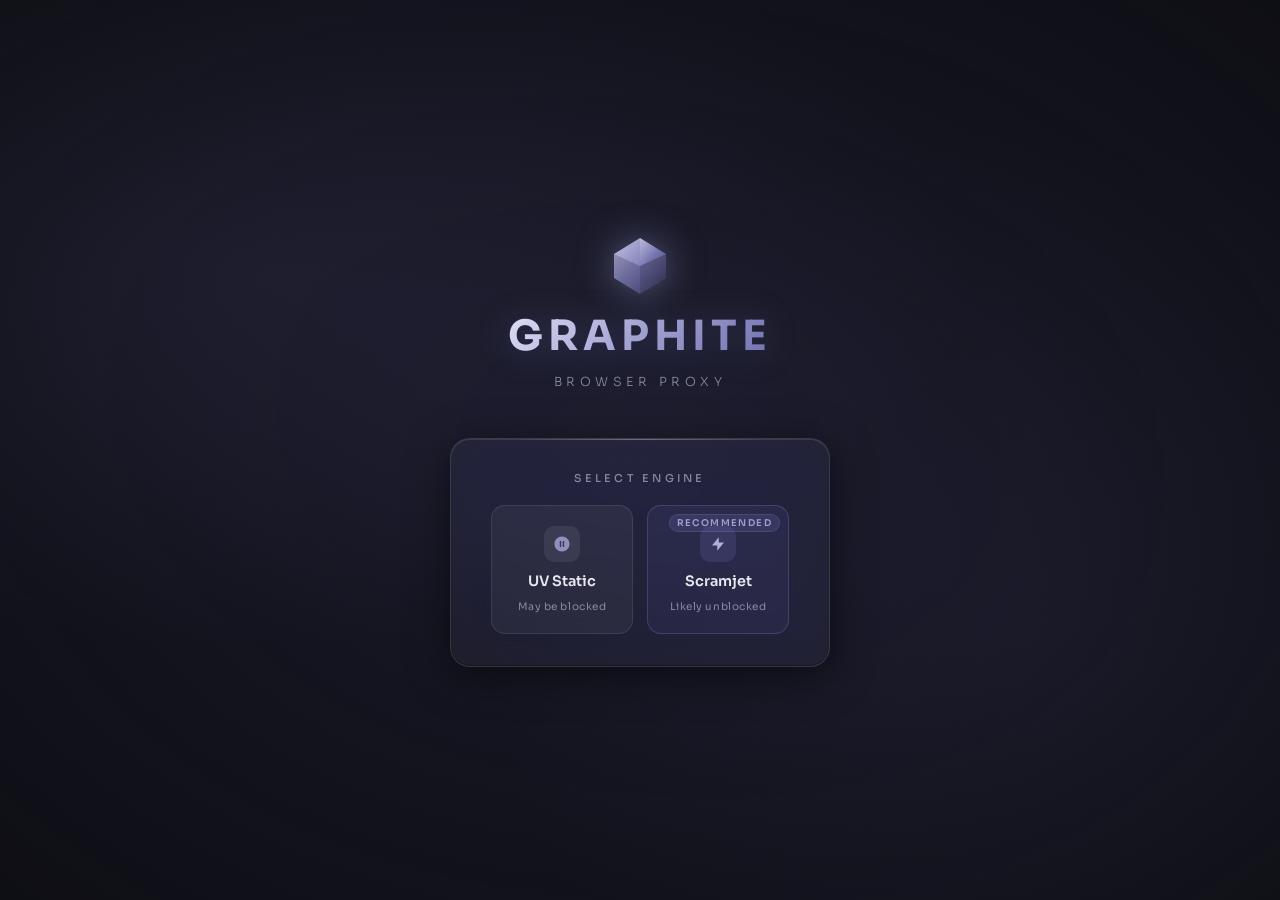
==== commit 873a88eb: "Update index.html" ====
--- a/index.html
+++ b/index.html
@@ -1,766 +1,284 @@
 <!DOCTYPE html>
 <html lang="en">
 <head>
-  <meta charset="utf-8" />
-  <meta name="viewport" content="width=device-width,initial-scale=1">
-  <title>Graphite — New Tab</title>
-  <link href="https://fonts.googleapis.com/css2?family=Sora:wght@200;300;400;500;600;700&display=swap" rel="stylesheet">
+  <meta charset="UTF-8" />
+  <meta name="viewport" content="width=device-width, initial-scale=1.0" />
+  <title>Graphite</title>
+  <link href="https://fonts.googleapis.com/css2?family=Sora:wght@300;400;500;600;700&display=swap" rel="stylesheet">
   <style>
     *, *::before, *::after { box-sizing: border-box; margin: 0; padding: 0; }
 
     :root {
-      --g0: #07070a;
-      --g1: #0e0e13;
-      --g2: #15151c;
-      --g3: #1d1d26;
-      --g4: #272733;
-      --g5: #333342;
-      --text: #e6e6f0;
-      --muted: #80809a;
-      --accent: #9898c8;
-      --accent2: #b4b4d8;
-      --glass: rgba(255,255,255,0.04);
-      --glass-b: rgba(255,255,255,0.08);
-      --glass-hl: rgba(255,255,255,0.12);
+      --g0: #0a0a0c;
+      --g1: #111115;
+      --g2: #18181f;
+      --g3: #222229;
+      --g4: #2e2e38;
+      --g5: #3a3a48;
+      --text: #e8e8f0;
+      --muted: #8888a0;
+      --accent: #9090c0;
+      --glass-bg: rgba(255,255,255,0.04);
+      --glass-border: rgba(255,255,255,0.10);
+      --glass-highlight: rgba(255,255,255,0.14);
       --blur: blur(24px) saturate(160%);
     }
 
     html, body {
-      width: 100%; height: 100%;
+      height: 100%;
       background: var(--g0);
       color: var(--text);
       font-family: 'Sora', sans-serif;
       overflow: hidden;
     }
 
-    /* ── ANIMATED BACKGROUND ── */
-    .bg {
+    /* animated graphite mesh background */
+    body::before {
+      content: '';
       position: fixed; inset: 0; z-index: 0;
-      overflow: hidden;
-    }
-
-    /* drifting graphite orbs */
-    .bg-orb {
-      position: absolute;
-      border-radius: 50%;
-      filter: blur(80px);
-      opacity: 0.18;
-      animation: orbDrift linear infinite;
-    }
-
-    .bg-orb:nth-child(1) {
-      width: 600px; height: 600px;
-      background: radial-gradient(circle, #6060a0, transparent 70%);
-      top: -200px; left: -100px;
-      animation-duration: 22s;
-      animation-delay: 0s;
-    }
-    .bg-orb:nth-child(2) {
-      width: 500px; height: 500px;
-      background: radial-gradient(circle, #404080, transparent 70%);
-      bottom: -150px; right: -100px;
-      animation-duration: 28s;
-      animation-delay: -8s;
-    }
-    .bg-orb:nth-child(3) {
-      width: 350px; height: 350px;
-      background: radial-gradient(circle, #8080c0, transparent 70%);
-      top: 40%; left: 50%;
-      animation-duration: 18s;
-      animation-delay: -4s;
-    }
-
-    @keyframes orbDrift {
-      0%   { transform: translate(0, 0) scale(1); }
-      33%  { transform: translate(40px, -30px) scale(1.05); }
-      66%  { transform: translate(-20px, 40px) scale(0.97); }
-      100% { transform: translate(0, 0) scale(1); }
-    }
-
-    /* falling particle dots */
-    .particle {
-      position: absolute;
-      border-radius: 50%;
-      background: rgba(180, 180, 220, 0.6);
-      animation: particleFall linear infinite;
-      pointer-events: none;
-    }
-
-    @keyframes particleFall {
-      0%   { transform: translateY(-10px); opacity: 0.7; }
-      100% { transform: translateY(101vh);  opacity: 0.1; }
-    }
-
-    /* ── MAIN LAYOUT ── */
-    .wrap {
+      background:
+        radial-gradient(ellipse 80% 60% at 20% 30%, rgba(100,100,160,0.12) 0%, transparent 70%),
+        radial-gradient(ellipse 60% 80% at 80% 70%, rgba(80,80,130,0.10) 0%, transparent 70%),
+        radial-gradient(ellipse 100% 100% at 50% 50%, rgba(30,30,50,0.8) 0%, transparent 100%);
+      animation: bgPulse 8s ease-in-out infinite alternate;
+    }
+
+    @keyframes bgPulse {
+      0%   { opacity: 0.8; }
+      100% { opacity: 1; }
+    }
+
+    .container {
       position: relative; z-index: 1;
+      display: flex;
+      flex-direction: column;
+      align-items: center;
+      justify-content: center;
+      height: 100vh;
+      gap: 48px;
+    }
+
+    .logo-area {
+      display: flex;
+      flex-direction: column;
+      align-items: center;
+      gap: 12px;
+      animation: fadeUp 0.7s ease both;
+    }
+
+    .logo-gem {
+      width: 64px; height: 64px;
+      position: relative;
+    }
+
+    .logo-gem svg {
       width: 100%; height: 100%;
-      display: flex;
-      flex-direction: column;
-      align-items: center;
-      justify-content: center;
-      gap: 0;
-      padding: 0 20px;
-    }
-
-    /* ── HERO TEXT ── */
-    .hero {
-      display: flex;
-      flex-direction: column;
-      align-items: center;
-      gap: 6px;
-      margin-bottom: 32px;
-      animation: fadeUp 0.8s ease both;
-    }
-
-    .hero-logo {
-      display: flex;
-      align-items: center;
-      gap: 14px;
-      margin-bottom: 4px;
-    }
-
-    .gem-icon {
-      width: 48px; height: 48px;
-      filter: drop-shadow(0 0 14px rgba(160,160,220,0.5));
-    }
-
-    .gem-icon svg { width: 100%; height: 100%; }
-
-    .hero-title {
-      font-size: 2.8rem;
+      filter: drop-shadow(0 0 18px rgba(160,160,220,0.5));
+    }
+
+    .logo-title {
+      font-size: 2.6rem;
       font-weight: 700;
-      letter-spacing: 0.14em;
-      text-transform: uppercase;
-      background: linear-gradient(135deg, #e8e8fc 0%, #a8a8d8 45%, #6868b0 100%);
+      letter-spacing: 0.12em;
+      text-transform: uppercase;
+      background: linear-gradient(135deg, #e0e0f8 0%, #a0a0d0 50%, #7070b0 100%);
       -webkit-background-clip: text;
       -webkit-text-fill-color: transparent;
       background-clip: text;
-      line-height: 1;
-    }
-
-    .hero-sub {
-      font-size: 0.72rem;
+      filter: drop-shadow(0 2px 16px rgba(120,120,200,0.3));
+    }
+
+    .logo-sub {
+      font-size: 0.78rem;
       font-weight: 300;
-      letter-spacing: 0.4em;
+      letter-spacing: 0.35em;
       text-transform: uppercase;
       color: var(--muted);
     }
 
-    .hero-changing {
-      font-size: 0.8rem;
-      font-weight: 400;
-      letter-spacing: 0.15em;
-      color: var(--accent2);
-      opacity: 0.85;
-      height: 20px;
-      display: flex;
-      align-items: center;
-      gap: 6px;
-    }
-
-    .hero-changing::before {
-      content: '';
-      display: block;
-      width: 4px; height: 4px;
-      border-radius: 50%;
-      background: var(--accent);
-      box-shadow: 0 0 6px var(--accent);
-      animation: pulse 2s ease infinite;
-    }
-
-    @keyframes pulse {
-      0%, 100% { opacity: 1; transform: scale(1); }
-      50%       { opacity: 0.4; transform: scale(0.7); }
-    }
-
-    #changingWord {
-      transition: opacity 0.4s ease;
-    }
-
-    #changingWord.fade { opacity: 0; }
-
-    /* ── SEARCH BAR ── */
-    .search-wrap {
-      position: relative;
-      width: min(560px, 90vw);
-      margin-bottom: 36px;
-      animation: fadeUp 0.8s 0.1s ease both;
-    }
-
-    .search-bar {
-      width: 100%;
-      height: 48px;
+    .card {
       backdrop-filter: var(--blur);
       -webkit-backdrop-filter: var(--blur);
-      background: rgba(255,255,255,0.06);
-      border: 1px solid rgba(255,255,255,0.10);
-      border-radius: 14px;
-      display: flex;
-      align-items: center;
-      padding: 0 16px;
-      gap: 10px;
-      transition: background 0.2s, border-color 0.2s, box-shadow 0.2s;
-      box-shadow:
-        0 4px 24px rgba(0,0,0,0.4),
-        inset 0 1px 0 rgba(255,255,255,0.10);
+      background: var(--glass-bg);
+      border: 1px solid var(--glass-border);
+      border-radius: 20px;
+      padding: 32px 40px;
+      display: flex;
+      flex-direction: column;
+      align-items: center;
+      gap: 20px;
+      min-width: 380px;
       position: relative;
       overflow: hidden;
-    }
-
-    .search-bar::before {
+      animation: fadeUp 0.7s 0.15s ease both;
+      box-shadow:
+        0 8px 40px rgba(0,0,0,0.5),
+        inset 0 1px 0 rgba(255,255,255,0.10),
+        inset 0 -1px 0 rgba(0,0,0,0.3);
+    }
+
+    .card::before {
       content: '';
       position: absolute;
       top: 0; left: 15%; right: 15%;
       height: 1px;
-      background: linear-gradient(90deg, transparent, rgba(255,255,255,0.18), transparent);
-    }
-
-    .search-bar:focus-within {
-      background: rgba(255,255,255,0.09);
-      border-color: rgba(140,140,210,0.35);
-      box-shadow:
-        0 4px 24px rgba(0,0,0,0.4),
-        0 0 0 3px rgba(100,100,180,0.10),
-        inset 0 1px 0 rgba(255,255,255,0.12);
-    }
-
-    .search-icon {
-      width: 16px; height: 16px; flex-shrink: 0; opacity: 0.5;
-    }
-
-    .search-icon svg { width: 100%; height: 100%; fill: var(--text); }
-
-    #searchInput {
+      background: linear-gradient(90deg, transparent, rgba(255,255,255,0.25), transparent);
+    }
+
+    .card-label {
+      font-size: 0.68rem;
+      letter-spacing: 0.3em;
+      text-transform: uppercase;
+      color: var(--muted);
+      font-weight: 500;
+    }
+
+    .btn-row {
+      display: flex;
+      gap: 14px;
+      width: 100%;
+    }
+
+    .proxy-btn {
       flex: 1;
-      background: transparent;
-      border: none;
-      outline: none;
+      text-decoration: none;
+      display: flex;
+      flex-direction: column;
+      align-items: center;
+      gap: 10px;
+      padding: 20px 16px;
+      border-radius: 14px;
+      background: rgba(255,255,255,0.05);
+      border: 1px solid rgba(255,255,255,0.09);
       color: var(--text);
       font-family: 'Sora', sans-serif;
-      font-size: 14px;
-      font-weight: 400;
-    }
-
-    #searchInput::placeholder { color: var(--muted); }
-
-    .search-hint {
-      font-size: 11px;
-      color: var(--muted);
-      opacity: 0.6;
-      flex-shrink: 0;
-      padding: 3px 8px;
-      background: rgba(255,255,255,0.04);
-      border: 1px solid rgba(255,255,255,0.07);
-      border-radius: 5px;
-      font-weight: 300;
-      letter-spacing: 0.05em;
-    }
-
-    /* ── SHORTCUTS GRID ── */
-    .shortcuts {
-      width: min(680px, 92vw);
-      display: grid;
-      grid-template-columns: repeat(auto-fit, minmax(108px, 1fr));
-      gap: 14px;
-      animation: fadeUp 0.8s 0.2s ease both;
-    }
-
-    .tile {
+      font-size: 0.88rem;
+      font-weight: 500;
+      cursor: pointer;
+      transition: all 0.2s ease;
       position: relative;
-      height: 100px;
-      backdrop-filter: var(--blur);
-      -webkit-backdrop-filter: var(--blur);
-      background: rgba(255,255,255,0.04);
-      border: 1px solid rgba(255,255,255,0.08);
-      border-radius: 14px;
-      display: flex;
-      flex-direction: column;
-      align-items: center;
-      justify-content: center;
-      gap: 8px;
-      text-decoration: none;
-      color: var(--text);
-      cursor: pointer;
-      transition: background 0.18s, border-color 0.18s, transform 0.18s, box-shadow 0.18s;
       overflow: hidden;
-      box-shadow:
-        0 4px 16px rgba(0,0,0,0.3),
-        inset 0 1px 0 rgba(255,255,255,0.07);
-      padding: 10px 8px;
-    }
-
-    .tile::before {
+    }
+
+    .proxy-btn::before {
       content: '';
       position: absolute;
-      top: 0; left: 10%; right: 10%;
-      height: 1px;
-      background: linear-gradient(90deg, transparent, rgba(255,255,255,0.16), transparent);
-      transition: opacity 0.18s;
-    }
-
-    .tile:hover {
-      background: rgba(255,255,255,0.08);
-      border-color: rgba(255,255,255,0.14);
-      transform: translateY(-3px);
-      box-shadow:
-        0 10px 28px rgba(0,0,0,0.4),
-        inset 0 1px 0 rgba(255,255,255,0.12);
-    }
-
-    .tile:active { transform: translateY(-1px); }
-
-    .tile img.fav {
+      inset: 0;
+      background: linear-gradient(135deg, rgba(255,255,255,0.08), transparent);
+      opacity: 0;
+      transition: opacity 0.2s;
+    }
+
+    .proxy-btn:hover::before { opacity: 1; }
+    .proxy-btn:hover {
+      background: rgba(255,255,255,0.09);
+      border-color: rgba(255,255,255,0.18);
+      transform: translateY(-2px);
+      box-shadow: 0 8px 24px rgba(0,0,0,0.4), 0 0 0 1px rgba(255,255,255,0.08);
+    }
+
+    .proxy-btn:active { transform: translateY(0); }
+
+    .btn-icon {
       width: 36px; height: 36px;
-      object-fit: contain;
-      border-radius: 8px;
-      background: rgba(255,255,255,0.08);
-      padding: 6px;
-    }
-
-    .tile span {
-      font-size: 11.5px;
+      border-radius: 10px;
+      background: rgba(255,255,255,0.07);
+      display: flex; align-items: center; justify-content: center;
+    }
+
+    .btn-icon svg { width: 18px; height: 18px; fill: var(--accent); }
+
+    .btn-name {
+      font-weight: 600;
+      font-size: 0.9rem;
+    }
+
+    .btn-tag {
+      font-size: 0.65rem;
       font-weight: 400;
-      text-align: center;
-      white-space: nowrap;
-      overflow: hidden;
-      text-overflow: ellipsis;
-      max-width: 90%;
       color: var(--muted);
-      transition: color 0.18s;
-    }
-
-    .tile:hover span { color: var(--text); }
-
-    .add-tile {
-      background: rgba(255,255,255,0.025);
-      border-style: dashed;
-      border-color: rgba(255,255,255,0.10);
-    }
-
-    .add-tile:hover {
-      background: rgba(255,255,255,0.06);
+      letter-spacing: 0.05em;
+    }
+
+    .recommended {
+      background: rgba(120,120,200,0.10);
       border-color: rgba(140,140,210,0.25);
-      border-style: dashed;
-    }
-
-    .add-icon {
-      font-size: 28px;
-      font-weight: 200;
-      color: var(--muted);
-      line-height: 1;
-      transition: color 0.18s;
-    }
-
-    .add-tile:hover .add-icon { color: var(--accent2); }
-
-    /* remove btn */
-    .remove-btn {
+    }
+
+    .recommended .btn-icon { background: rgba(120,120,200,0.18); }
+    .recommended .btn-icon svg { fill: #b0b0e0; }
+
+    .rec-badge {
       position: absolute;
-      top: 7px; right: 7px;
-      width: 18px; height: 18px;
-      border-radius: 50%;
-      background: rgba(255,255,255,0.12);
-      border: 1px solid rgba(255,255,255,0.15);
-      color: var(--text);
-      font-size: 11px;
-      line-height: 17px;
-      text-align: center;
-      opacity: 0;
-      transition: opacity 0.15s, background 0.15s;
-      cursor: pointer;
-      display: flex; align-items: center; justify-content: center;
-    }
-
-    .tile:hover .remove-btn { opacity: 1; }
-    .remove-btn:hover { background: rgba(220,80,80,0.4); }
-
-    /* ── CLOCK ── */
-    .clock {
-      position: fixed;
-      top: 28px; right: 32px;
-      text-align: right;
-      z-index: 2;
-      animation: fadeIn 1s ease both;
-    }
-
-    .clock-time {
-      font-size: 1.1rem;
-      font-weight: 500;
-      color: var(--text);
-      letter-spacing: 0.06em;
-      opacity: 0.85;
-    }
-
-    .clock-date {
-      font-size: 0.65rem;
-      font-weight: 300;
+      top: 8px; right: 8px;
+      font-size: 0.58rem;
       letter-spacing: 0.15em;
-      color: var(--muted);
-      text-transform: uppercase;
-    }
-
-    /* ── MODAL ── */
-    .modal {
-      position: fixed; inset: 0;
-      background: rgba(0,0,0,0.55);
-      backdrop-filter: blur(10px);
-      -webkit-backdrop-filter: blur(10px);
-      display: flex;
-      align-items: center;
-      justify-content: center;
-      z-index: 100;
-      visibility: hidden;
-      opacity: 0;
-      transition: opacity 0.2s, visibility 0.2s;
-    }
-
-    .modal.active { visibility: visible; opacity: 1; }
-
-    .modal-box {
-      backdrop-filter: blur(32px) saturate(180%);
-      -webkit-backdrop-filter: blur(32px) saturate(180%);
-      background: rgba(18,18,26,0.94);
-      border: 1px solid rgba(255,255,255,0.10);
-      border-radius: 18px;
-      padding: 28px;
-      width: 340px;
-      display: flex;
-      flex-direction: column;
-      gap: 14px;
-      box-shadow:
-        0 24px 64px rgba(0,0,0,0.6),
-        inset 0 1px 0 rgba(255,255,255,0.10);
-      animation: panelIn 0.22s ease both;
-    }
-
-    @keyframes panelIn {
-      from { opacity: 0; transform: scale(0.96) translateY(-8px); }
-      to   { opacity: 1; transform: scale(1) translateY(0); }
-    }
-
-    .modal-title {
-      font-size: 16px;
+      text-transform: uppercase;
       font-weight: 600;
-      color: var(--text);
-      letter-spacing: 0.04em;
-    }
-
-    .modal-box input {
-      width: 100%;
-      height: 38px;
-      background: rgba(255,255,255,0.05);
-      border: 1px solid rgba(255,255,255,0.09);
-      border-radius: 9px;
-      color: var(--text);
-      font-family: 'Sora', sans-serif;
-      font-size: 13px;
-      padding: 0 12px;
-      outline: none;
-      transition: border-color 0.15s, background 0.15s;
-    }
-
-    .modal-box input:focus {
-      border-color: rgba(140,140,210,0.35);
-      background: rgba(255,255,255,0.08);
-    }
-
-    .modal-box input::placeholder { color: var(--muted); }
-
-    .btn-row { display: flex; justify-content: flex-end; gap: 8px; }
-
-    .btn-cancel {
-      height: 36px;
-      padding: 0 16px;
-      border: 1px solid rgba(255,255,255,0.09);
-      background: rgba(255,255,255,0.05);
-      border-radius: 9px;
-      color: var(--muted);
-      font-family: 'Sora', sans-serif;
-      font-size: 13px;
-      cursor: pointer;
-      transition: background 0.15s, color 0.15s;
-    }
-
-    .btn-cancel:hover { background: rgba(255,255,255,0.09); color: var(--text); }
-
-    .btn-add {
-      height: 36px;
-      padding: 0 18px;
-      border: 1px solid rgba(140,140,210,0.25);
-      background: linear-gradient(135deg, rgba(110,110,190,0.7), rgba(80,80,160,0.5));
-      border-radius: 9px;
-      color: #fff;
-      font-family: 'Sora', sans-serif;
-      font-size: 13px;
-      font-weight: 600;
-      cursor: pointer;
-      transition: opacity 0.15s, transform 0.1s;
-    }
-
-    .btn-add:hover { opacity: 0.85; transform: translateY(-1px); }
-
-    /* ── ANIMATIONS ── */
+      color: #a0a0d0;
+      background: rgba(120,120,200,0.18);
+      border: 1px solid rgba(140,140,220,0.2);
+      border-radius: 20px;
+      padding: 2px 7px;
+    }
+
     @keyframes fadeUp {
-      from { opacity: 0; transform: translateY(16px); }
+      from { opacity: 0; transform: translateY(18px); }
       to   { opacity: 1; transform: translateY(0); }
     }
-
-    @keyframes fadeIn {
-      from { opacity: 0; }
-      to   { opacity: 1; }
-    }
-
-    ::-webkit-scrollbar { display: none; }
   </style>
 </head>
 <body>
-
-  <div class="bg" id="bg">
-    <div class="bg-orb"></div>
-    <div class="bg-orb"></div>
-    <div class="bg-orb"></div>
-  </div>
-
-  <div class="clock">
-    <div class="clock-time" id="clockTime">—</div>
-    <div class="clock-date" id="clockDate">—</div>
-  </div>
-
-  <div class="wrap">
-
-    <div class="hero">
-      <div class="hero-logo">
-        <div class="gem-icon">
-          <svg viewBox="0 0 64 64" xmlns="http://www.w3.org/2000/svg">
-            <defs>
-              <linearGradient id="g1" x1="0%" y1="0%" x2="100%" y2="100%">
-                <stop offset="0%" style="stop-color:#d0d0f0"/>
-                <stop offset="50%" style="stop-color:#8080c0"/>
-                <stop offset="100%" style="stop-color:#3a3a70"/>
-              </linearGradient>
-              <linearGradient id="g2" x1="0%" y1="0%" x2="60%" y2="60%">
-                <stop offset="0%" style="stop-color:rgba(255,255,255,0.55)"/>
-                <stop offset="100%" style="stop-color:rgba(255,255,255,0)"/>
-              </linearGradient>
-            </defs>
-            <polygon points="32,3 60,19 60,45 32,61 4,45 4,19" fill="url(#g1)" opacity="0.92"/>
-            <polygon points="32,3 60,19 32,32" fill="url(#g2)" opacity="0.5"/>
-            <polygon points="32,3 4,19 32,32" fill="rgba(255,255,255,0.06)"/>
-            <polygon points="32,32 60,19 60,45 32,61" fill="rgba(0,0,0,0.22)"/>
-            <polygon points="32,32 4,19 4,45 32,61" fill="rgba(0,0,0,0.12)"/>
-          </svg>
-        </div>
-        <div class="hero-title">Graphite</div>
+  <div class="container">
+    <div class="logo-area">
+      <div class="logo-gem">
+        <svg viewBox="0 0 64 64" xmlns="http://www.w3.org/2000/svg">
+          <defs>
+            <linearGradient id="gemGrad" x1="0%" y1="0%" x2="100%" y2="100%">
+              <stop offset="0%" style="stop-color:#d0d0f0"/>
+              <stop offset="50%" style="stop-color:#8080c0"/>
+              <stop offset="100%" style="stop-color:#404070"/>
+            </linearGradient>
+            <linearGradient id="gemHighlight" x1="0%" y1="0%" x2="60%" y2="60%">
+              <stop offset="0%" style="stop-color:rgba(255,255,255,0.6)"/>
+              <stop offset="100%" style="stop-color:rgba(255,255,255,0)"/>
+            </linearGradient>
+          </defs>
+          <polygon points="32,4 58,20 58,44 32,60 6,44 6,20" fill="url(#gemGrad)" opacity="0.9"/>
+          <polygon points="32,4 58,20 32,32" fill="url(#gemHighlight)" opacity="0.5"/>
+          <polygon points="32,4 6,20 32,32" fill="rgba(255,255,255,0.08)"/>
+          <polygon points="32,32 58,20 58,44 32,60" fill="rgba(0,0,0,0.25)"/>
+          <polygon points="32,32 6,20 6,44 32,60" fill="rgba(0,0,0,0.15)"/>
+        </svg>
       </div>
-      <div class="hero-sub">New Tab</div>
-      <div class="hero-changing">
-        <span id="changingWord">Searching</span>
-      </div>
+      <div class="logo-title">Graphite</div>
+      <div class="logo-sub">Browser Proxy</div>
     </div>
 
-    <div class="search-wrap">
-      <div class="search-bar">
-        <div class="search-icon">
-          <svg viewBox="0 0 24 24" xmlns="http://www.w3.org/2000/svg">
-            <path d="M21 21l-4.35-4.35M17 11A6 6 0 1 1 5 11a6 6 0 0 1 12 0z" stroke="currentColor" stroke-width="2" fill="none" stroke-linecap="round"/>
-          </svg>
-        </div>
-        <input id="searchInput" type="text" placeholder="Search DuckDuckGo or enter a URL..." autocomplete="off" spellcheck="false">
-        <span class="search-hint">↵ Enter</span>
-      </div>
-    </div>
-
-    <div class="shortcuts" id="shortcuts"></div>
-
-  </div>
-
-  <div class="modal" id="addModal">
-    <div class="modal-box">
-      <div class="modal-title">Add Shortcut</div>
-      <input type="text"  id="nameInput" placeholder="Name">
-      <input type="url"   id="urlInput"  placeholder="URL (https://...)">
-      <input type="url"   id="iconInput" placeholder="Icon URL (optional)">
+    <div class="card">
+      <div class="card-label">Select Engine</div>
       <div class="btn-row">
-        <button class="btn-cancel" id="cancelBtn">Cancel</button>
-        <button class="btn-add"    id="confirmBtn">Add</button>
+        <a href="/active/" class="proxy-btn">
+          <div class="btn-icon">
+            <svg viewBox="0 0 24 24" xmlns="http://www.w3.org/2000/svg">
+              <path d="M12 2C6.48 2 2 6.48 2 12s4.48 10 10 10 10-4.48 10-10S17.52 2 12 2zm-1 14H9V8h2v8zm4 0h-2V8h2v8z"/>
+            </svg>
+          </div>
+          <div class="btn-name">UV Static</div>
+          <div class="btn-tag">May be blocked</div>
+        </a>
+        <a href="/sail/" class="proxy-btn recommended">
+          <div class="rec-badge">Recommended</div>
+          <div class="btn-icon">
+            <svg viewBox="0 0 24 24" xmlns="http://www.w3.org/2000/svg">
+              <path d="M13 10V3L4 14h7v7l9-11h-7z"/>
+            </svg>
+          </div>
+          <div class="btn-name">Scramjet</div>
+          <div class="btn-tag">Likely unblocked</div>
+        </a>
       </div>
     </div>
   </div>
-
-  <script>
-    /* ── PROXY REDIRECT HANDLER ── */
-    function goProxy(targetUrl) {
-      let url = targetUrl.trim();
-      if (!url.startsWith('http://') && !url.startsWith('https://')) {
-        url = 'https://' + url;
-      }
-
-      // Ultraviolet Check across layout tree heights
-      const uvConfig = window.__uv$config || (window.parent && window.parent.__uv$config) || (window.top && window.top.__uv$config);
-      const uvEncode = window.__uv$encodeUrl || (window.parent && window.parent.__uv$encodeUrl) || (window.top && window.top.__uv$encodeUrl);
-
-      if (uvConfig && uvEncode) {
-        window.top.location.href = uvConfig.prefix + uvEncode(url);
-        return;
-      }
-
-      // Main layout routing injection checks
-      if (window.parent && typeof window.parent.loadUrl === 'function' && window.parent !== window) {
-        window.parent.loadUrl(url);
-        return;
-      }
-      if (window.top && typeof window.top.loadUrl === 'function') {
-        window.top.loadUrl(url);
-        return;
-      }
-
-      // Direct document domain routing fallback fallback
-      window.top.location.href = "/go/" + btoa(url);
-    }
-
-    /* ── PARTICLES ── */
-    const bg = document.getElementById('bg');
-    for (let i = 0; i < 120; i++) {
-      const d = document.createElement('div');
-      d.className = 'particle';
-      const s = Math.random() * 2.5 + 1;
-      d.style.cssText = `
-        width:${s}px; height:${s}px;
-        left:${Math.random()*100}%;
-        animation-duration:${5 + Math.random()*14}s;
-        animation-delay:${Math.random()*10}s;
-        opacity:${0.2 + Math.random()*0.5};
-      `;
-      bg.appendChild(d);
-      d.addEventListener('animationiteration', () => {
-        d.style.left = Math.random()*100 + '%';
-        d.style.animationDuration = (5 + Math.random()*14) + 's';
-      });
-    }
-
-    /* ── CLOCK ── */
-    function updateClock() {
-      const now = new Date();
-      const h = now.getHours(), m = now.getMinutes();
-      const hh = h % 12 || 12, mm = m < 10 ? '0'+m : m;
-      const ampm = h < 12 ? 'AM' : 'PM';
-      document.getElementById('clockTime').textContent = `${hh}:${mm} ${ampm}`;
-      const days = ['Sunday','Monday','Tuesday','Wednesday','Thursday','Friday','Saturday'];
-      const months = ['Jan','Feb','Mar','Apr','May','Jun','Jul','Aug','Sep','Oct','Nov','Dec'];
-      document.getElementById('clockDate').textContent =
-        `${days[now.getDay()]} · ${months[now.getMonth()]} ${now.getDate()}`;
-    }
-    updateClock();
-    setInterval(updateClock, 1000);
-
-    /* ── CHANGING WORD ── */
-    const words = ['Searching', 'Browsing', 'Discovering', 'Exploring', 'Loading'];
-    const wordEl = document.getElementById('changingWord');
-    let wi = 0;
-    setInterval(() => {
-      wordEl.classList.add('fade');
-      setTimeout(() => {
-        wi = (wi + 1) % words.length;
-        wordEl.textContent = words[wi];
-        wordEl.classList.remove('fade');
-      }, 400);
-    }, 2400);
-
-    /* ── SHORTCUTS ── */
-    const defaultShortcuts = [
-      { name: 'YouTube',    url: 'https://youtube.com',    icon: 'https://www.youtube.com/favicon.ico' },
-      { name: 'DuckDuckGo', url: 'https://duckduckgo.com', icon: 'https://duckduckgo.com/static-assets/favicons/DDG-iOS-icon_60x60.png' },
-      { name: 'GitHub',     url: 'https://github.com',     icon: 'https://github.com/favicon.ico' },
-      { name: 'Discord',    url: 'https://discord.com/app',icon: 'https://discord.com/assets/favicon.ico' },
-    ];
-
-    function loadShortcuts() {
-      try {
-        const d = localStorage.getItem('graphite-shortcuts');
-        return d ? JSON.parse(d) : defaultShortcuts;
-      } catch { return defaultShortcuts; }
-    }
-
-    function saveShortcuts(list) {
-      localStorage.setItem('graphite-shortcuts', JSON.stringify(list));
-    }
-
-    function renderShortcuts() {
-      const list = loadShortcuts();
-      const el = document.getElementById('shortcuts');
-      el.innerHTML = '';
-
-      list.forEach((s, i) => {
-        const a = document.createElement('a');
-        a.className = 'tile';
-        a.href = '#';
-        a.innerHTML = `
-          <div class="remove-btn" title="Remove">✕</div>
-          <img class="fav" src="${s.icon || 'https://cdn-icons-png.flaticon.com/512/545/545682.png'}" alt="" onerror="this.style.display='none'">
-          <span>${s.name}</span>
-        `;
-        
-        a.addEventListener('click', e => {
-          e.preventDefault();
-          goProxy(s.url);
-        });
-
-        a.querySelector('.remove-btn').addEventListener('click', e => {
-          e.preventDefault(); e.stopPropagation();
-          const l = loadShortcuts();
-          l.splice(i, 1);
-          saveShortcuts(l);
-          renderShortcuts();
-        });
-        el.appendChild(a);
-      });
-
-      // Add shortcut tile
-      const add = document.createElement('div');
-      add.className = 'tile add-tile';
-      add.innerHTML = `<div class="add-icon">+</div><span>Add</span>`;
-      add.addEventListener('click', () => document.getElementById('addModal').classList.add('active'));
-      el.appendChild(add);
-    }
-
-    renderShortcuts();
-
-    /* ── SEARCH ── */
-    document.getElementById('searchInput').addEventListener('keydown', e => {
-      if (e.key !== 'Enter') return;
-      const val = e.target.value.trim();
-      if (!val) return;
-      const isUrl = val.startsWith('http://') || val.startsWith('https://') || (val.includes('.') && !val.includes(' '));
-      
-      const finalUrl = isUrl
-        ? (val.startsWith('http') ? val : 'https://' + val)
-        : 'https://duckduckgo.com/?q=' + encodeURIComponent(val);
-        
-      goProxy(finalUrl);
-    });
-
-    /* ── MODAL ── */
-    const modal   = document.getElementById('addModal');
-    const nameIn  = document.getElementById('nameInput');
-    const urlIn   = document.getElementById('urlInput');
-    const iconIn  = document.getElementById('iconInput');
-
-    document.getElementById('cancelBtn').onclick  = () => modal.classList.remove('active');
-    modal.addEventListener('click', e => { if (e.target === modal) modal.classList.remove('active'); });
-
-    document.getElementById('confirmBtn').onclick = () => {
-      const name = nameIn.value.trim();
-      const url  = urlIn.value.trim();
-      const icon = iconIn.value.trim();
-      if (!name || !url) return;
-      const list = loadShortcuts();
-      list.push({ name, url, icon: icon || `https://www.google.com/s2/favicons?domain=${url}&sz=64` });
-      saveShortcuts(list);
-      modal.classList.remove('active');
-      nameIn.value = urlIn.value = iconIn.value = '';
-      renderShortcuts();
-    };
-  </script>
 </body>
 </html>
